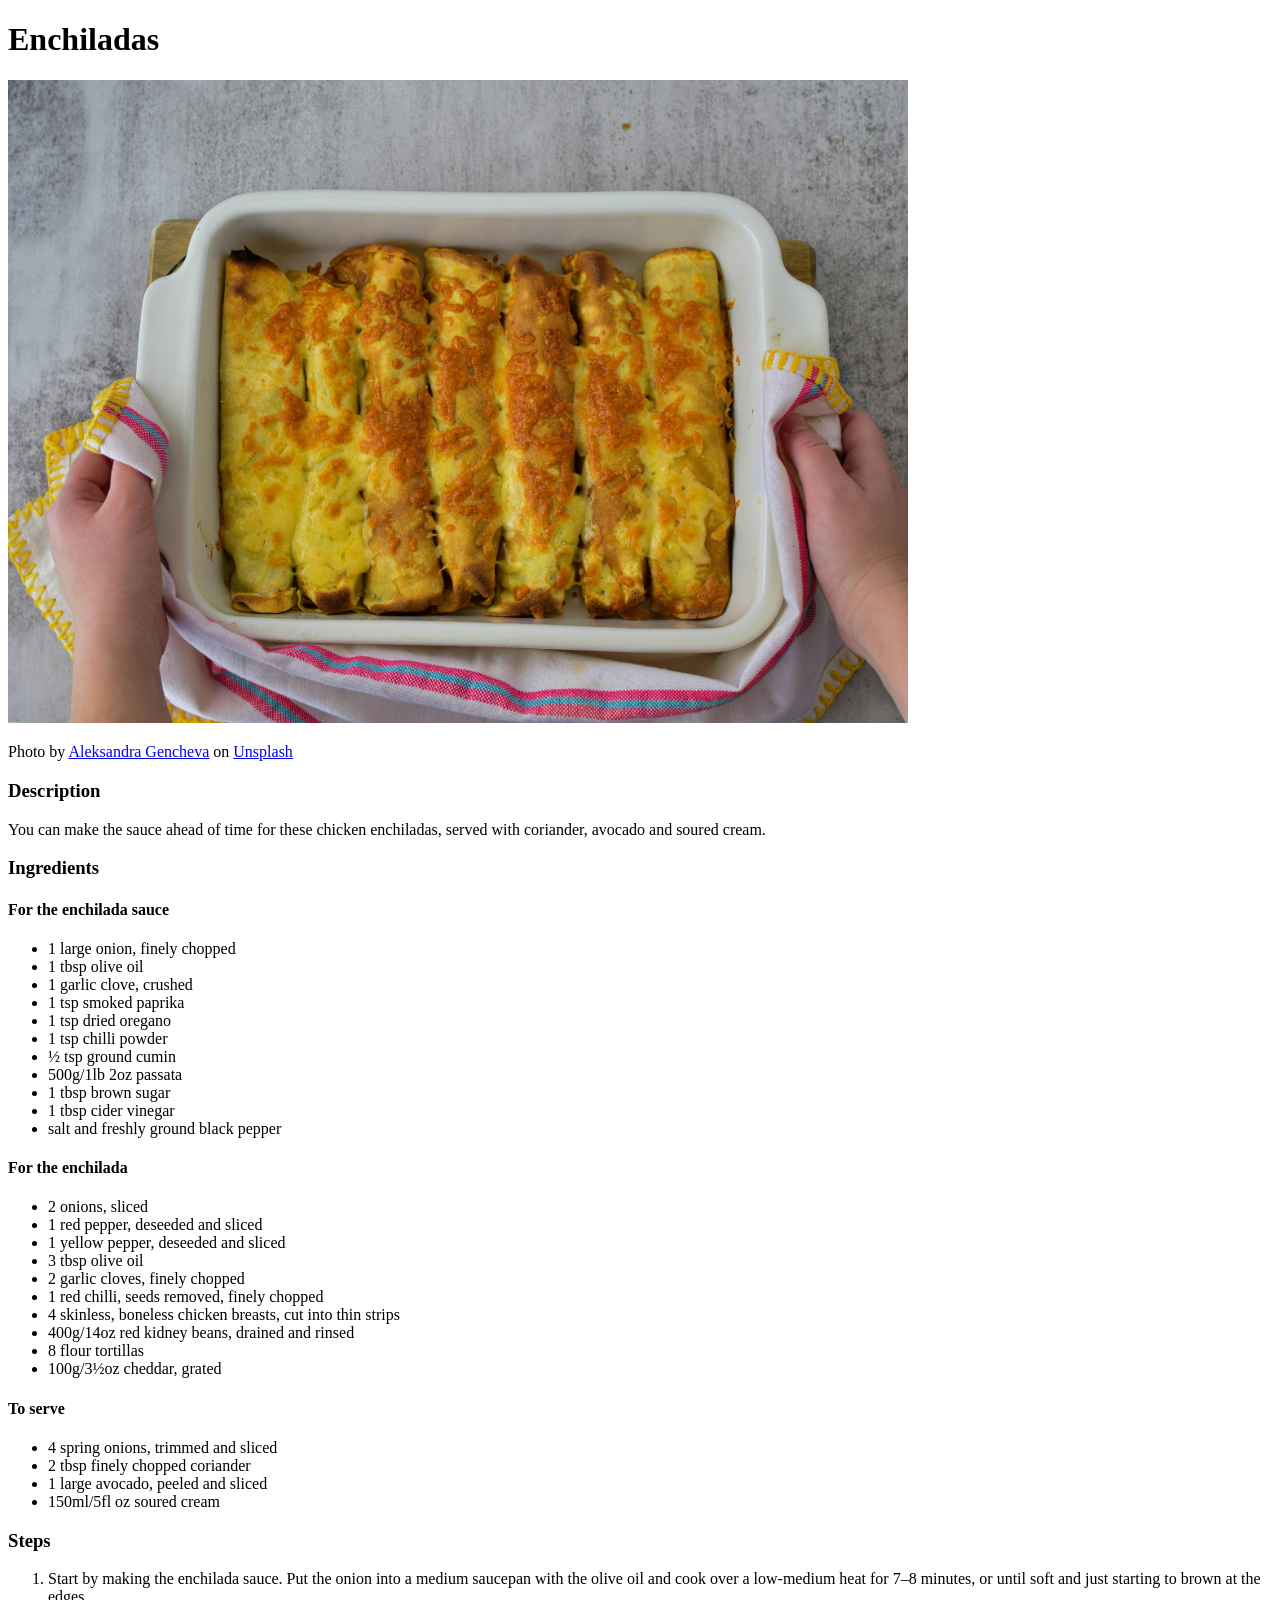
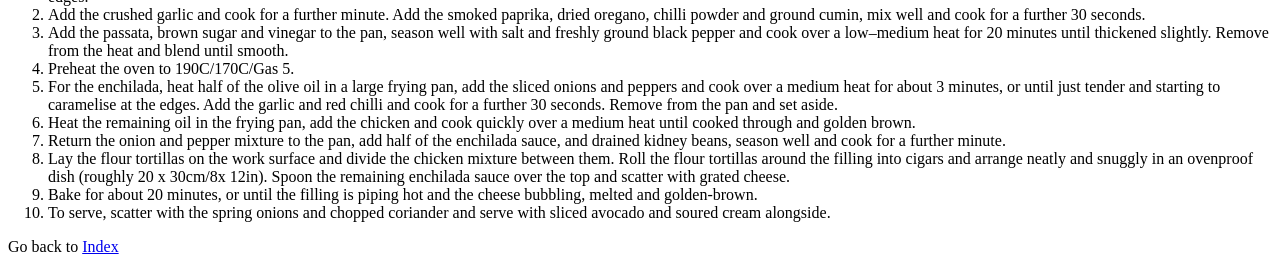
==== recipes/enchiladas.html @ 3c839ee3 "First version" ====
<!DOCTYPE html>
<html lang="en">
<head>
  <meta charset="UTF-8">
  <meta name="viewport" content="width=device-width, initial-scale=1.0">
  <title>Enchiladas</title>
</head>
<body>
  
  <h1>Enchiladas</h1>

    <img src="../img/enchiladas2.jpg" alt="A cooked dish of Enchiladas" width="900">
    <p>Photo by <a href="https://unsplash.com/@inmykitchen_bg" rel="nofollow" target="_blank">Aleksandra Gencheva</a> on <a href="https://unsplash.com/" rel="nofollow" target="_blank">Unsplash</a></p>

  <h3>Description</h3>
    <p>You can make the sauce ahead of time for these chicken enchiladas, served with coriander, avocado and soured cream.</p>

  <h3>Ingredients</h3>

    <h4>For the enchilada sauce</h4>
      <ul>
        <li>1 large onion, finely chopped</li>
        <li>1 tbsp olive oil</li>
        <li>1 garlic clove, crushed</li>
        <li>1 tsp smoked paprika</li>
        <li>1 tsp dried oregano</li>
        <li>1 tsp chilli powder</li>
        <li>½ tsp ground cumin</li>
        <li>500g/1lb 2oz passata</li>
        <li>1 tbsp brown sugar</li>
        <li>1 tbsp cider vinegar</li>
        <li>salt and freshly ground black pepper</li>
      </ul>

    <h4>For the enchilada</h4>
      <ul>
        <li>2 onions, sliced</li>
        <li>1 red pepper, deseeded and sliced</li>
        <li>1 yellow pepper, deseeded and sliced</li>
        <li>3 tbsp olive oil</li>
        <li>2 garlic cloves, finely chopped</li>
        <li>1 red chilli, seeds removed, finely chopped</li>
        <li>4 skinless, boneless chicken breasts, cut into thin strips</li>
        <li>400g/14oz red kidney beans, drained and rinsed</li>
        <li>8 flour tortillas</li>
        <li>100g/3½oz cheddar, grated</li>
      </ul>

    <h4>To serve</h4>
      <ul>
        <li>4 spring onions, trimmed and sliced</li>
        <li>2 tbsp finely chopped coriander</li>
        <li>1 large avocado, peeled and sliced</li>
        <li>150ml/5fl oz soured cream</li>
      </ul>

  <h3>Steps</h3>
    <ol>
      <li>Start by making the enchilada sauce. Put the onion into a medium saucepan with the olive oil and cook over a low-medium heat for 7–8 minutes, or until soft and just starting to brown at the edges.</li>
      <li>Add the crushed garlic and cook for a further minute. Add the smoked paprika, dried oregano, chilli powder and ground cumin, mix well and cook for a further 30 seconds.</li>
      <li>Add the passata, brown sugar and vinegar to the pan, season well with salt and freshly ground black pepper and cook over a low–medium heat for 20 minutes until thickened slightly. Remove from the heat and blend until smooth.</li>
      <li>Preheat the oven to 190C/170C/Gas 5.</li>
      <li>For the enchilada, heat half of the olive oil in a large frying pan, add the sliced onions and peppers and cook over a medium heat for about 3 minutes, or until just tender and starting to caramelise at the edges. Add the garlic and red chilli and cook for a further 30 seconds. Remove from the pan and set aside.</li>
      <li>Heat the remaining oil in the frying pan, add the chicken and cook quickly over a medium heat until cooked through and golden brown.</li>
      <li>Return the onion and pepper mixture to the pan, add half of the enchilada sauce, and drained kidney beans, season well and cook for a further minute.</li>
      <li>Lay the flour tortillas on the work surface and divide the chicken mixture between them. Roll the flour tortillas around the filling into cigars and arrange neatly and snuggly in an ovenproof dish (roughly 20 x 30cm/8x 12in). Spoon the remaining enchilada sauce over the top and scatter with grated cheese.</li>
      <li>Bake for about 20 minutes, or until the filling is piping hot and the cheese bubbling, melted and golden-brown.</li>
      <li>To serve, scatter with the spring onions and chopped coriander and serve with sliced avocado and soured cream alongside.</li>
    </ol>

  <footer>Go back to <a href="../index.html">Index</a></footer>
  
</body>
</html>
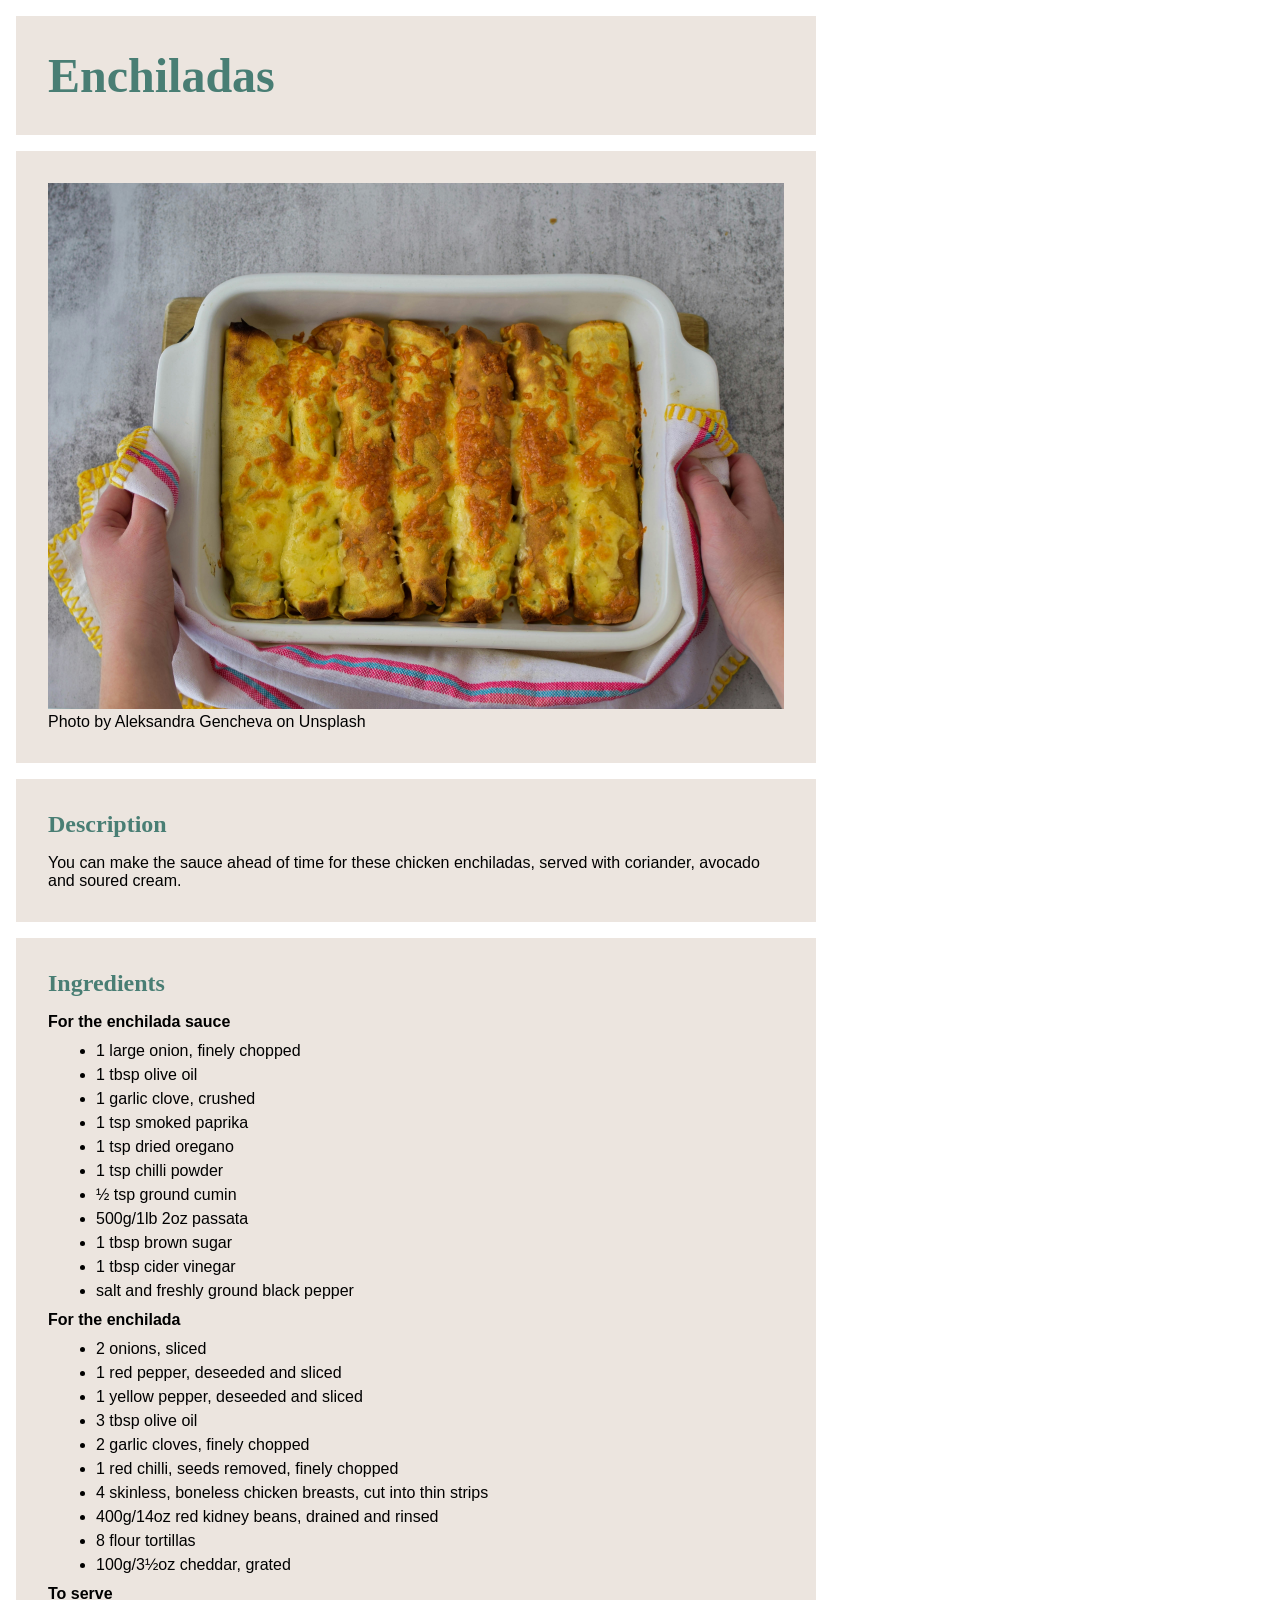
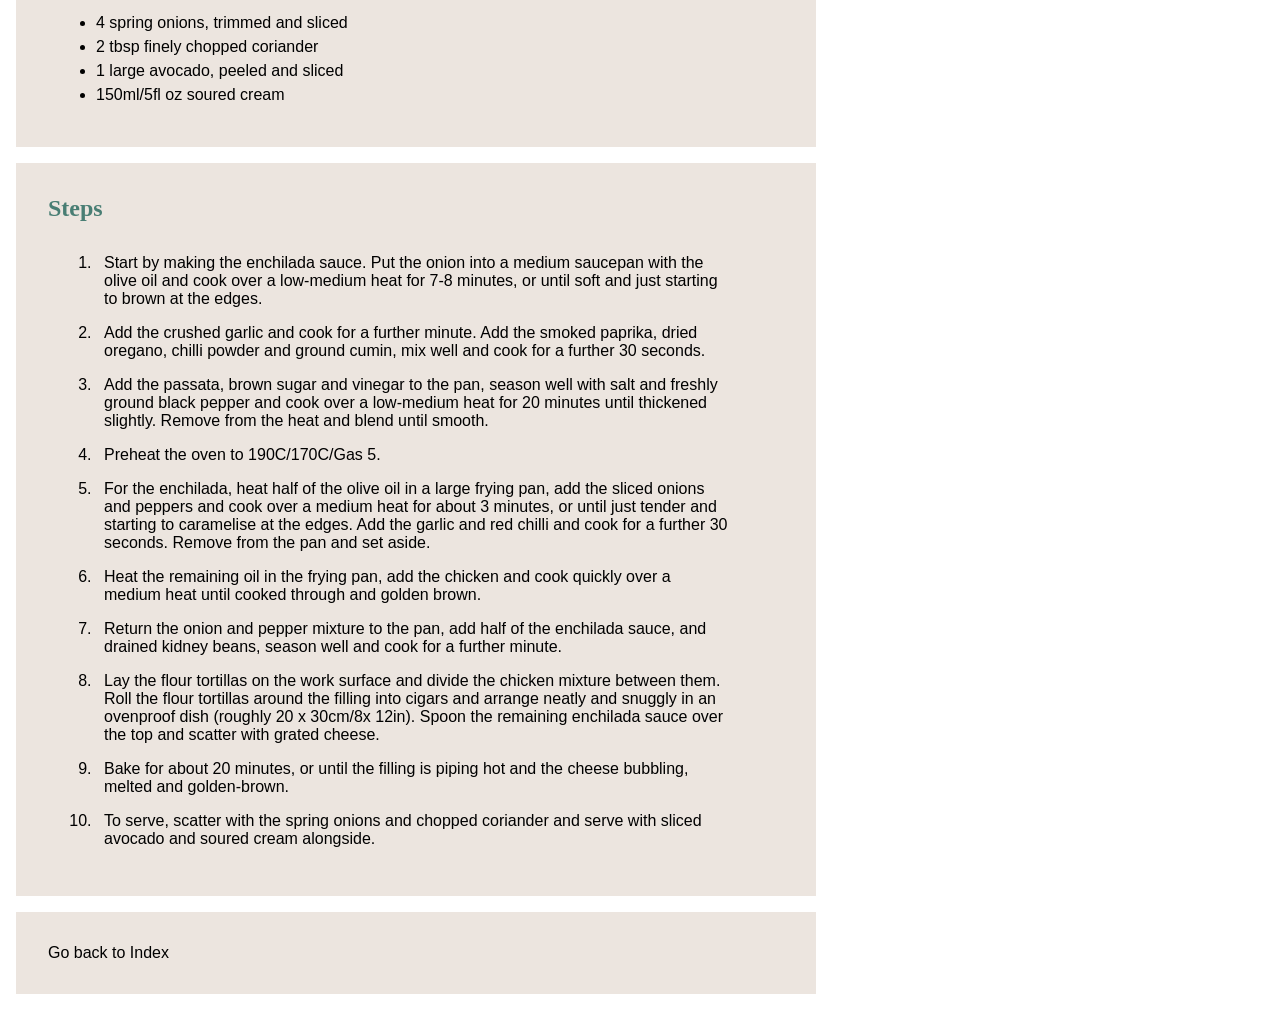
==== commit 9c3f8562: "Add CSS" ====
--- a/recipes/enchiladas.html
+++ b/recipes/enchiladas.html
@@ -3,72 +3,83 @@
 <head>
   <meta charset="UTF-8">
   <meta name="viewport" content="width=device-width, initial-scale=1.0">
+  <link rel="stylesheet" href="../styles.css">
   <title>Enchiladas</title>
 </head>
 <body>
   
-  <h1>Enchiladas</h1>
+  <h1 class="title">Enchiladas</h1>
 
-    <img src="../img/enchiladas2.jpg" alt="A cooked dish of Enchiladas" width="900">
+  <div>
+    <img src="../img/enchiladas2.jpg" alt="A cooked dish of Enchiladas" width="736" height="auto">
     <p>Photo by <a href="https://unsplash.com/@inmykitchen_bg" rel="nofollow" target="_blank">Aleksandra Gencheva</a> on <a href="https://unsplash.com/" rel="nofollow" target="_blank">Unsplash</a></p>
+  </div>
 
-  <h3>Description</h3>
-    <p>You can make the sauce ahead of time for these chicken enchiladas, served with coriander, avocado and soured cream.</p>
+  <div>
+    <h2>Description</h2>
+      <p>You can make the sauce ahead of time for these chicken enchiladas, served with coriander, avocado and soured cream.</p>
+  </div>
 
-  <h3>Ingredients</h3>
+  <div>
+    <h2>Ingredients</h2>
 
-    <h4>For the enchilada sauce</h4>
-      <ul>
-        <li>1 large onion, finely chopped</li>
-        <li>1 tbsp olive oil</li>
-        <li>1 garlic clove, crushed</li>
-        <li>1 tsp smoked paprika</li>
-        <li>1 tsp dried oregano</li>
-        <li>1 tsp chilli powder</li>
-        <li>½ tsp ground cumin</li>
-        <li>500g/1lb 2oz passata</li>
-        <li>1 tbsp brown sugar</li>
-        <li>1 tbsp cider vinegar</li>
-        <li>salt and freshly ground black pepper</li>
-      </ul>
+      <h3>For the enchilada sauce</h3>
+        <ul>
+          <li>1 large onion, finely chopped</li>
+          <li>1 tbsp olive oil</li>
+          <li>1 garlic clove, crushed</li>
+          <li>1 tsp smoked paprika</li>
+          <li>1 tsp dried oregano</li>
+          <li>1 tsp chilli powder</li>
+          <li>½ tsp ground cumin</li>
+          <li>500g/1lb 2oz passata</li>
+          <li>1 tbsp brown sugar</li>
+          <li>1 tbsp cider vinegar</li>
+          <li>salt and freshly ground black pepper</li>
+        </ul>
 
-    <h4>For the enchilada</h4>
-      <ul>
-        <li>2 onions, sliced</li>
-        <li>1 red pepper, deseeded and sliced</li>
-        <li>1 yellow pepper, deseeded and sliced</li>
-        <li>3 tbsp olive oil</li>
-        <li>2 garlic cloves, finely chopped</li>
-        <li>1 red chilli, seeds removed, finely chopped</li>
-        <li>4 skinless, boneless chicken breasts, cut into thin strips</li>
-        <li>400g/14oz red kidney beans, drained and rinsed</li>
-        <li>8 flour tortillas</li>
-        <li>100g/3½oz cheddar, grated</li>
-      </ul>
+      <h3>For the enchilada</h3>
+        <ul>
+          <li>2 onions, sliced</li>
+          <li>1 red pepper, deseeded and sliced</li>
+          <li>1 yellow pepper, deseeded and sliced</li>
+          <li>3 tbsp olive oil</li>
+          <li>2 garlic cloves, finely chopped</li>
+          <li>1 red chilli, seeds removed, finely chopped</li>
+          <li>4 skinless, boneless chicken breasts, cut into thin strips</li>
+          <li>400g/14oz red kidney beans, drained and rinsed</li>
+          <li>8 flour tortillas</li>
+          <li>100g/3½oz cheddar, grated</li>
+        </ul>
 
-    <h4>To serve</h4>
-      <ul>
-        <li>4 spring onions, trimmed and sliced</li>
-        <li>2 tbsp finely chopped coriander</li>
-        <li>1 large avocado, peeled and sliced</li>
-        <li>150ml/5fl oz soured cream</li>
-      </ul>
+      <h3>To serve</h3>
+        <ul>
+          <li>4 spring onions, trimmed and sliced</li>
+          <li>2 tbsp finely chopped coriander</li>
+          <li>1 large avocado, peeled and sliced</li>
+          <li>150ml/5fl oz soured cream</li>
+        </ul>
+  </div>
 
-  <h3>Steps</h3>
-    <ol>
-      <li>Start by making the enchilada sauce. Put the onion into a medium saucepan with the olive oil and cook over a low-medium heat for 7–8 minutes, or until soft and just starting to brown at the edges.</li>
-      <li>Add the crushed garlic and cook for a further minute. Add the smoked paprika, dried oregano, chilli powder and ground cumin, mix well and cook for a further 30 seconds.</li>
-      <li>Add the passata, brown sugar and vinegar to the pan, season well with salt and freshly ground black pepper and cook over a low–medium heat for 20 minutes until thickened slightly. Remove from the heat and blend until smooth.</li>
-      <li>Preheat the oven to 190C/170C/Gas 5.</li>
-      <li>For the enchilada, heat half of the olive oil in a large frying pan, add the sliced onions and peppers and cook over a medium heat for about 3 minutes, or until just tender and starting to caramelise at the edges. Add the garlic and red chilli and cook for a further 30 seconds. Remove from the pan and set aside.</li>
-      <li>Heat the remaining oil in the frying pan, add the chicken and cook quickly over a medium heat until cooked through and golden brown.</li>
-      <li>Return the onion and pepper mixture to the pan, add half of the enchilada sauce, and drained kidney beans, season well and cook for a further minute.</li>
-      <li>Lay the flour tortillas on the work surface and divide the chicken mixture between them. Roll the flour tortillas around the filling into cigars and arrange neatly and snuggly in an ovenproof dish (roughly 20 x 30cm/8x 12in). Spoon the remaining enchilada sauce over the top and scatter with grated cheese.</li>
-      <li>Bake for about 20 minutes, or until the filling is piping hot and the cheese bubbling, melted and golden-brown.</li>
-      <li>To serve, scatter with the spring onions and chopped coriander and serve with sliced avocado and soured cream alongside.</li>
-    </ol>
+  <div>
+    <h2>Steps</h2>
+      <ol>
+        <li>Start by making the enchilada sauce. Put the onion into a medium saucepan with the olive oil and cook over a low-medium heat for 7-8 minutes, or until soft and just starting to brown at the edges.</li>
+        <li>Add the crushed garlic and cook for a further minute. Add the smoked paprika, dried oregano, chilli powder and ground cumin, mix well and cook for a further 30 seconds.</li>
+        <li>Add the passata, brown sugar and vinegar to the pan, season well with salt and freshly ground black pepper and cook over a low-medium heat for 20 minutes until thickened slightly. Remove from the heat and blend until smooth.</li>
+        <li>Preheat the oven to 190C/170C/Gas 5.</li>
+        <li>For the enchilada, heat half of the olive oil in a large frying pan, add the sliced onions and peppers and cook over a medium heat for about 3 minutes, or until just tender and starting to caramelise at the edges. Add the garlic and red chilli and cook for a further 30 seconds. Remove from the pan and set aside.</li>
+        <li>Heat the remaining oil in the frying pan, add the chicken and cook quickly over a medium heat until cooked through and golden brown.</li>
+        <li>Return the onion and pepper mixture to the pan, add half of the enchilada sauce, and drained kidney beans, season well and cook for a further minute.</li>
+        <li>Lay the flour tortillas on the work surface and divide the chicken mixture between them. Roll the flour tortillas around the filling into cigars and arrange neatly and snuggly in an ovenproof dish (roughly 20 x 30cm/8x 12in). Spoon the remaining enchilada sauce over the top and scatter with grated cheese.</li>
+        <li>Bake for about 20 minutes, or until the filling is piping hot and the cheese bubbling, melted and golden-brown.</li>
+        <li>To serve, scatter with the spring onions and chopped coriander and serve with sliced avocado and soured cream alongside.</li>
+      </ol>
+  </div>
 
-  <footer>Go back to <a href="../index.html">Index</a></footer>
+  <div>
+    <footer><a href="../index.html">Go back to Index</a></footer>
+  </div>
   
 </body>
 </html>
--- a/styles.css
+++ b/styles.css
@@ -0,0 +1,54 @@
+* {
+  font-family: Arial, Helvetica, sans-serif;
+  padding: 0;
+  margin: 0;
+  font-size: 16px;
+  box-sizing: border-box;
+}
+
+.title {
+  background-color: #ECE5DF;
+  color: #497E74;
+  width: 800px;
+  font-family: Georgia, 'Times New Roman', Times, serif;
+  font-size: 48px;
+  padding: 32px;
+  margin: 16px;
+}
+
+div {
+  background-color: #ECE5DF;
+  color: black;
+  width: 800px;
+  padding: 32px;
+  margin: 16px;
+}
+
+ul {
+  padding: 8px 48px;
+  line-height: 1.5;
+}
+
+ol {
+  padding: 8px 48px;
+}
+
+ol li {
+  padding: 8px;
+}
+
+h2 {
+  font-family: Georgia, 'Times New Roman', Times, serif;
+  color: #497E74;
+  font-size: 24px;
+  padding-bottom: 16px;
+}
+
+a {
+  color: black;
+  text-decoration: none;
+}
+
+a:hover {
+  color: #497E74;
+}
